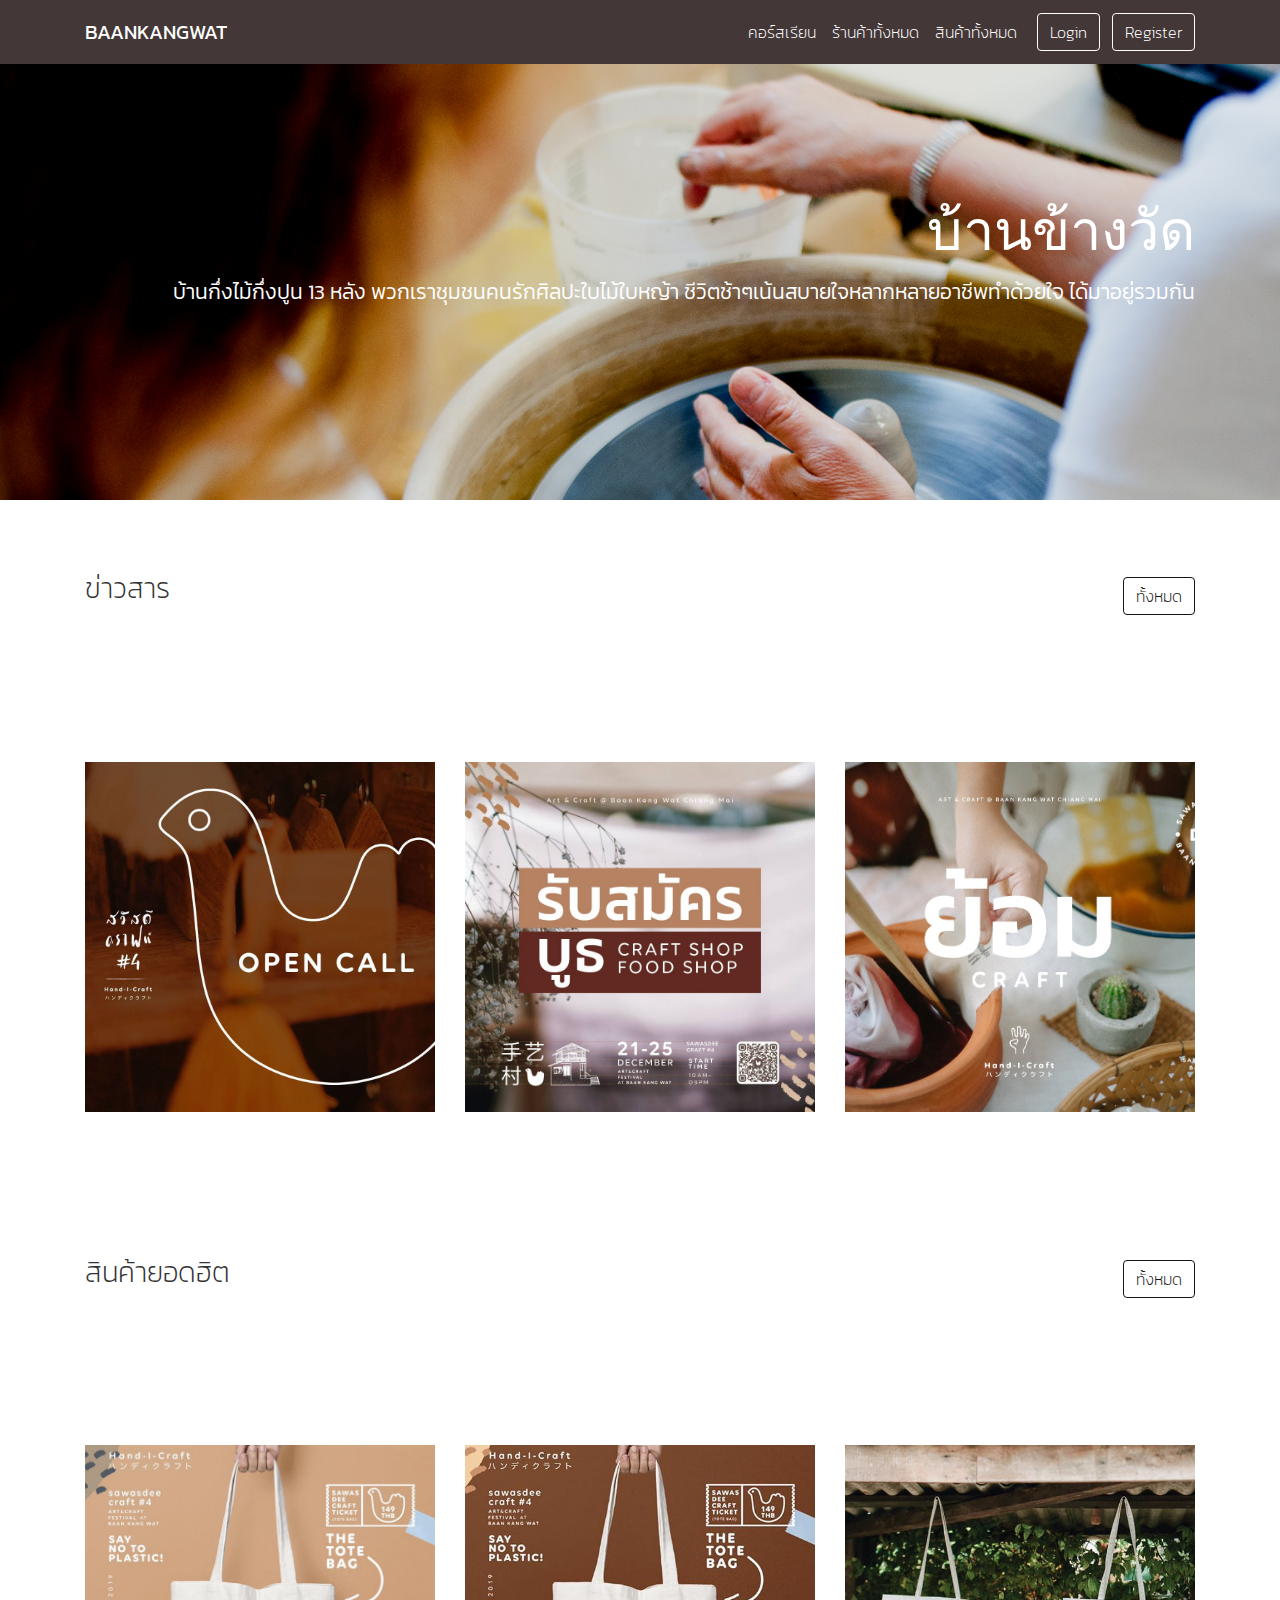
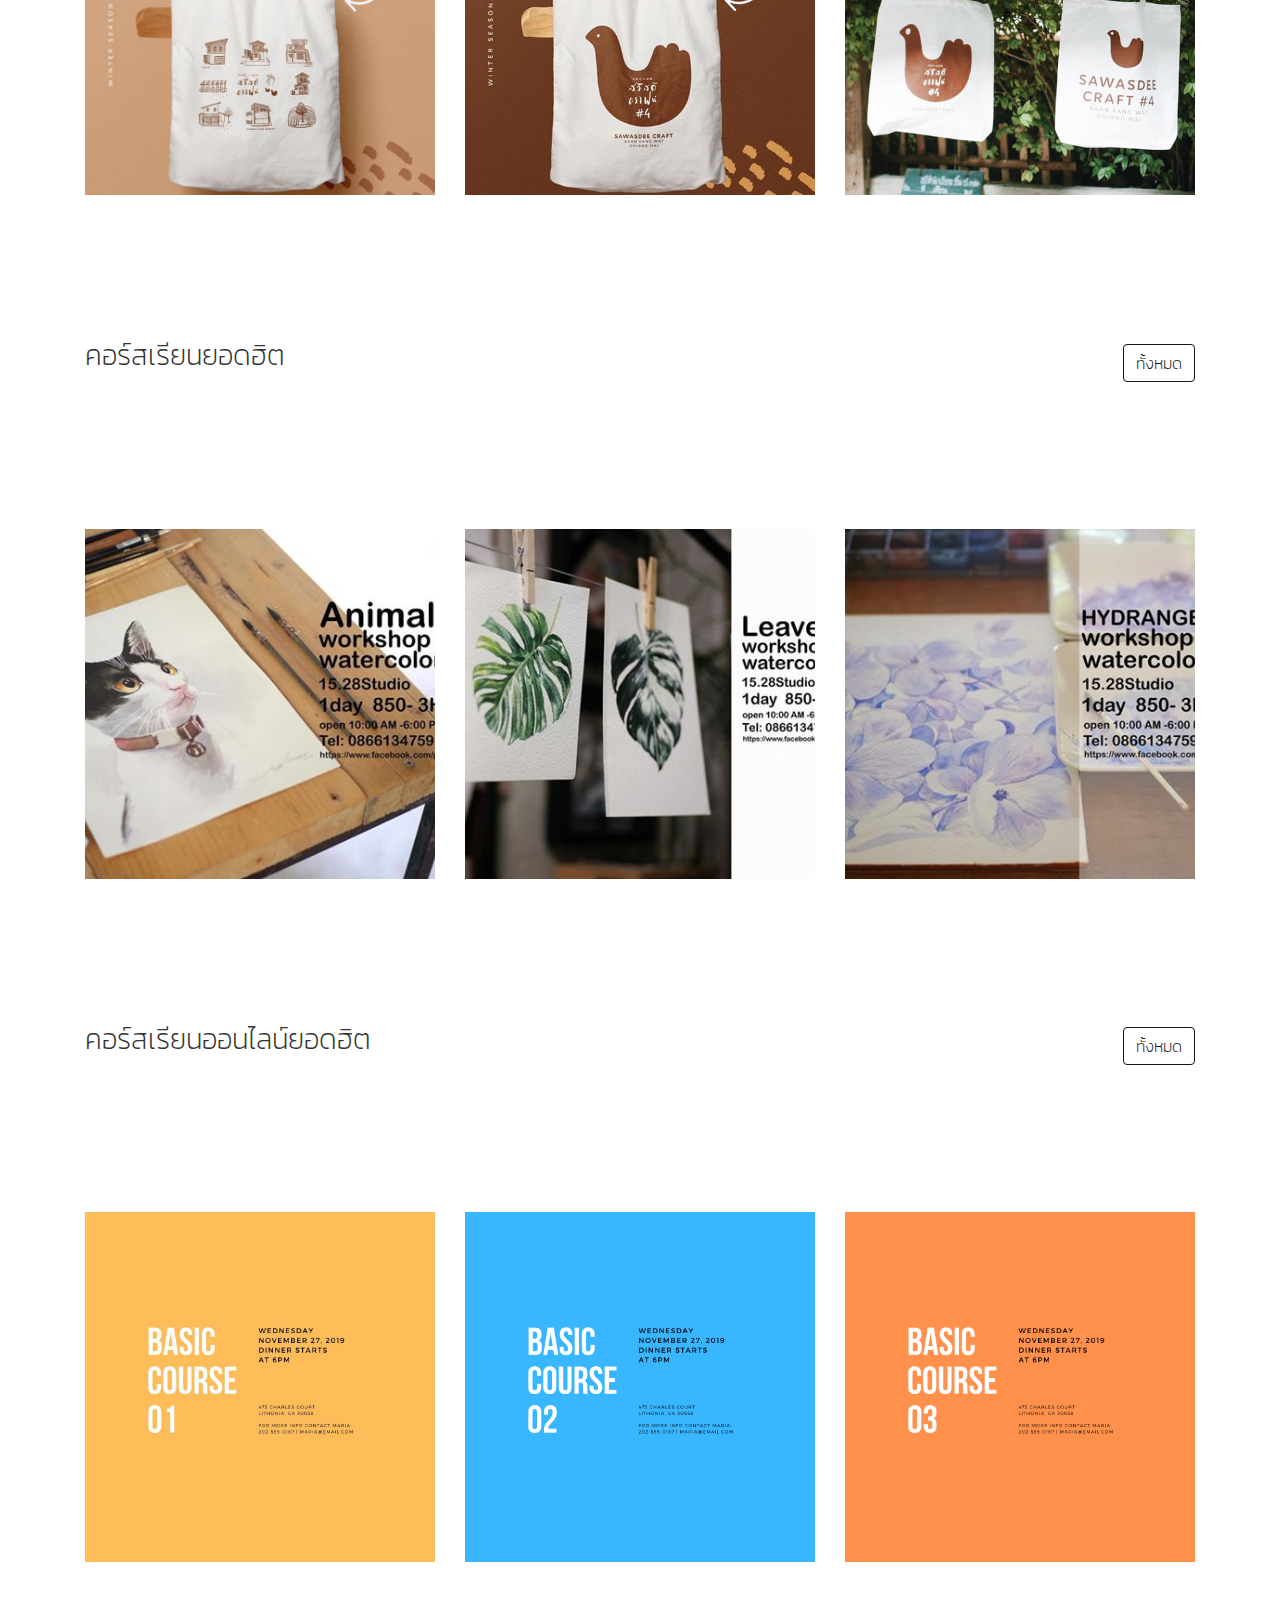
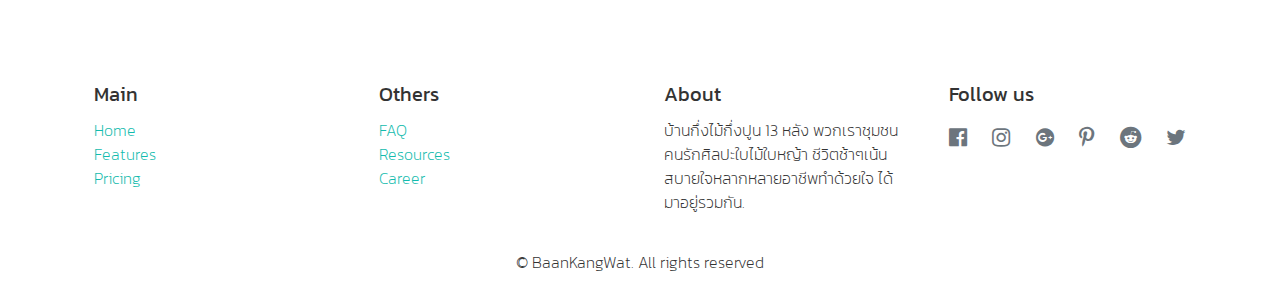
==== index.html @ 64d80425 "Add files via upload" ====
<!DOCTYPE html>
<html>

<head>
  <meta charset="utf-8">
  <meta name="viewport" content="width=device-width, initial-scale=1">
  <link rel="stylesheet" href="https://cdnjs.cloudflare.com/ajax/libs/font-awesome/4.7.0/css/font-awesome.min.css"
    type="text/css">
  <link rel="stylesheet" href="theme.css" type="text/css">
  <link href="https://fonts.googleapis.com/css?family=Kanit&display=swap" rel="stylesheet">

</head>
<style>
  * {
    font-family: 'Kanit', sans-serif;
  }
  h3{
    font-family: 'Kanit', sans-serif;
  }

  .navbar {
    background-color: #443737;
  }

  .bigbanner {
    background-image: url("images/01.jpg");
    background-size: cover;
    background-repeat: no-repeat;
    height: 500px;
  }

  .jumbotron h1 {
    margin-top: 133px;
  }

  .readall {
    float: right;
    margin-top: -41px;
  }

  .img-fluid {
    object-fit: cover;
    width: 100%;
    height: 350px;
  }
</style>

<body>
  <nav class="navbar navbar-expand-lg navbar-light fixed-top ">
    <div class="container"> <a class="navbar-brand text-primary" href="#">
        <b class="text-white">BAANKANGWAT</b>
      </a> <button class="navbar-toggler navbar-toggler-right border-0" type="button" data-toggle="collapse"
        data-target="#navbar5">
        <span class="navbar-toggler-icon"></span>
      </button>
      <div class="collapse navbar-collapse" id="navbar5">
        <ul class="navbar-nav ml-auto">
          <li class="nav-item"> <a class="nav-link text-white" href="#">คอร์สเรียน</a> </li>
          <li class="nav-item"> <a class="nav-link text-white" href="#">ร้านค้าทั้งหมด</a> </li>
          <li class="nav-item"> <a class="nav-link text-white" href="#">สินค้าทั้งหมด</a> </li>
        </ul> <a class="btn btn-outline-primary navbar-btn ml-md-2 border-white text-white">Login</a><a
          class="btn btn-outline-primary navbar-btn ml-md-2 border-white text-white">Register</a>
      </div>
    </div>
  </nav>
  <div class="jumbotron jumbotron-fluid mb-0 bigbanner">
    <div class="container">
      <h1 class="display-4 text-white text-right">บ้านข้างวัด</h1>
      <p class="lead text-white text-right">บ้านกึ่งไม้กึ่งปูน 13 หลัง พวกเราชุมชนคนรักศิลปะใบไม้ใบหญ้า
        ชีวิตช้าๆเน้นสบายใจหลากหลายอาชีพทำด้วยใจ ได้มาอยู่รวมกัน</p>
    </div>
  </div>
  <div class="py-5">
    <div class="container">
      <div class="row">
        <div class="col-md-12">
          <h3 class="">ข่าวสาร</h3>
          <button type="button" class="btn btn-outline-dark readall">ทั้งหมด</button>
        </div>
      </div>
    </div>
  </div>
  <div class="py-5">
    <div class="container">
      <div class="row">
        <div class="col-md-4 "><img class="img-fluid d-block " src="news/05.jpg">
        </div>
        <div class="col-md-4"><img class="img-fluid d-block" src="news/04.jpg">
        </div>
        <div class="col-md-4"><img class="img-fluid d-block" src="news/03.jpg">
        </div>
      </div>
    </div>
  </div>
  <div class="py-5">
    <div class="container">
      <div class="row">
        <div class="col-md-12">
          <h3 class="">สินค้ายอดฮิต</h3>
          <button type="button" class="btn btn-outline-dark readall">ทั้งหมด</button>
        </div>
      </div>
    </div>
  </div>
  <div class="py-5">
    <div class="container">
      <div class="row">
        <div class="col-md-4"><img class="img-fluid d-block" src="products/01.jpg">
        </div>
        <div class="col-md-4"><img class="img-fluid d-block" src="products/02.jpg">
        </div>
        <div class="col-md-4"><img class="img-fluid d-block" src="products/03.jpg">
        </div>
      </div>
    </div>
  </div>
  <div class="py-5">
    <div class="container">
      <div class="row">
        <div class="col-md-12">
          <h3 class="">คอร์สเรียนยอดฮิต</h3>
          <button type="button" class="btn btn-outline-dark readall">ทั้งหมด</button>
        </div>
      </div>
    </div>
  </div>
  <div class="py-5">
    <div class="container">
      <div class="row">
        <div class="col-md-4"><img class="img-fluid d-block" src="workshop/01.jpg">
        </div>
        <div class="col-md-4"><img class="img-fluid d-block" src="workshop/02.jpg">
        </div>
        <div class="col-md-4"><img class="img-fluid d-block" src="workshop/03.jpg">
        </div>
      </div>
    </div>
  </div>
  <div class="py-5">
    <div class="container">
      <div class="row">
        <div class="col-md-12">
          <h3 class="">คอร์สเรียนออนไลน์ยอดฮิต</h3>
          <button type="button" class="btn btn-outline-dark readall">ทั้งหมด</button>
        </div>
      </div>
    </div>
  </div>
  <div class="py-5">
    <div class="container">
      <div class="row">
        <div class="col-md-4"><img class="img-fluid d-block" src="onlineworkshop/01.jpg">
        </div>
        <div class="col-md-4"><img class="img-fluid d-block" src="onlineworkshop/02.png">
        </div>
        <div class="col-md-4"><img class="img-fluid d-block" src="onlineworkshop/03.png">
        </div>
      </div>
    </div>
  </div>
  <div class="py-3">
    <div class="container">
      <div class="row">
        <div class="col-lg-3 col-6 p-3">
          <h5> <b>Main</b> </h5>
          <ul class="list-unstyled">
            <li> <a href="#">Home</a> </li>
            <li> <a href="#">Features</a> </li>
            <li> <a href="#">Pricing</a> </li>
          </ul>
        </div>
        <div class="col-lg-3 col-6 p-3">
          <h5> <b>Others</b> </h5>
          <ul class="list-unstyled">
            <li> <a href="#">FAQ</a> </li>
            <li> <a href="#">Resources</a> </li>
            <li> <a href="#">Career</a> </li>
          </ul>
        </div>
        <div class="col-lg-3 col-md-6 p-3">
          <h5> <b>About</b> </h5>
          <p class="mb-0"> บ้านกึ่งไม้กึ่งปูน 13 หลัง พวกเราชุมชนคนรักศิลปะใบไม้ใบหญ้า
            ชีวิตช้าๆเน้นสบายใจหลากหลายอาชีพทำด้วยใจ ได้มาอยู่รวมกัน.</p>
        </div>
        <div class="col-lg-3 col-md-6 p-3">
          <h5> <b>Follow us</b> </h5>
          <div class="row">
            <div class="col-md-12 d-flex align-items-center justify-content-between my-2"> <a href="#">
                <i class="d-block fa fa-facebook-official text-muted fa-lg mr-2"></i>
              </a> <a href="#">
                <i class="d-block fa fa-instagram text-muted fa-lg mx-2"></i>
              </a> <a href="#">
                <i class="d-block fa fa-google-plus-official text-muted fa-lg mx-2"></i>
              </a> <a href="#">
                <i class="d-block fa fa-pinterest-p text-muted fa-lg mx-2"></i>
              </a> <a href="#">
                <i class="d-block fa fa-reddit text-muted fa-lg mx-2"></i>
              </a> <a href="#">
                <i class="d-block fa fa-twitter text-muted fa-lg ml-2"></i>
              </a> </div>
          </div>
        </div>
      </div>
      <div class="row">
        <div class="col-md-12 text-center">
          <p class="mb-0 mt-2">© BaanKangWat. All rights reserved</p>
        </div>
      </div>
    </div>
  </div>
  <script src="https://code.jquery.com/jquery-3.3.1.slim.min.js"
    integrity="sha384-q8i/X+965DzO0rT7abK41JStQIAqVgRVzpbzo5smXKp4YfRvH+8abtTE1Pi6jizo"
    crossorigin="anonymous"></script>
  <script src="https://cdnjs.cloudflare.com/ajax/libs/popper.js/1.14.3/umd/popper.min.js"
    integrity="sha384-ZMP7rVo3mIykV+2+9J3UJ46jBk0WLaUAdn689aCwoqbBJiSnjAK/l8WvCWPIPm49"
    crossorigin="anonymous"></script>
  <script src="https://stackpath.bootstrapcdn.com/bootstrap/4.3.1/js/bootstrap.min.js"
    integrity="sha384-JjSmVgyd0p3pXB1rRibZUAYoIIy6OrQ6VrjIEaFf/nJGzIxFDsf4x0xIM+B07jRM"
    crossorigin="anonymous"></script>

</body>

</html>
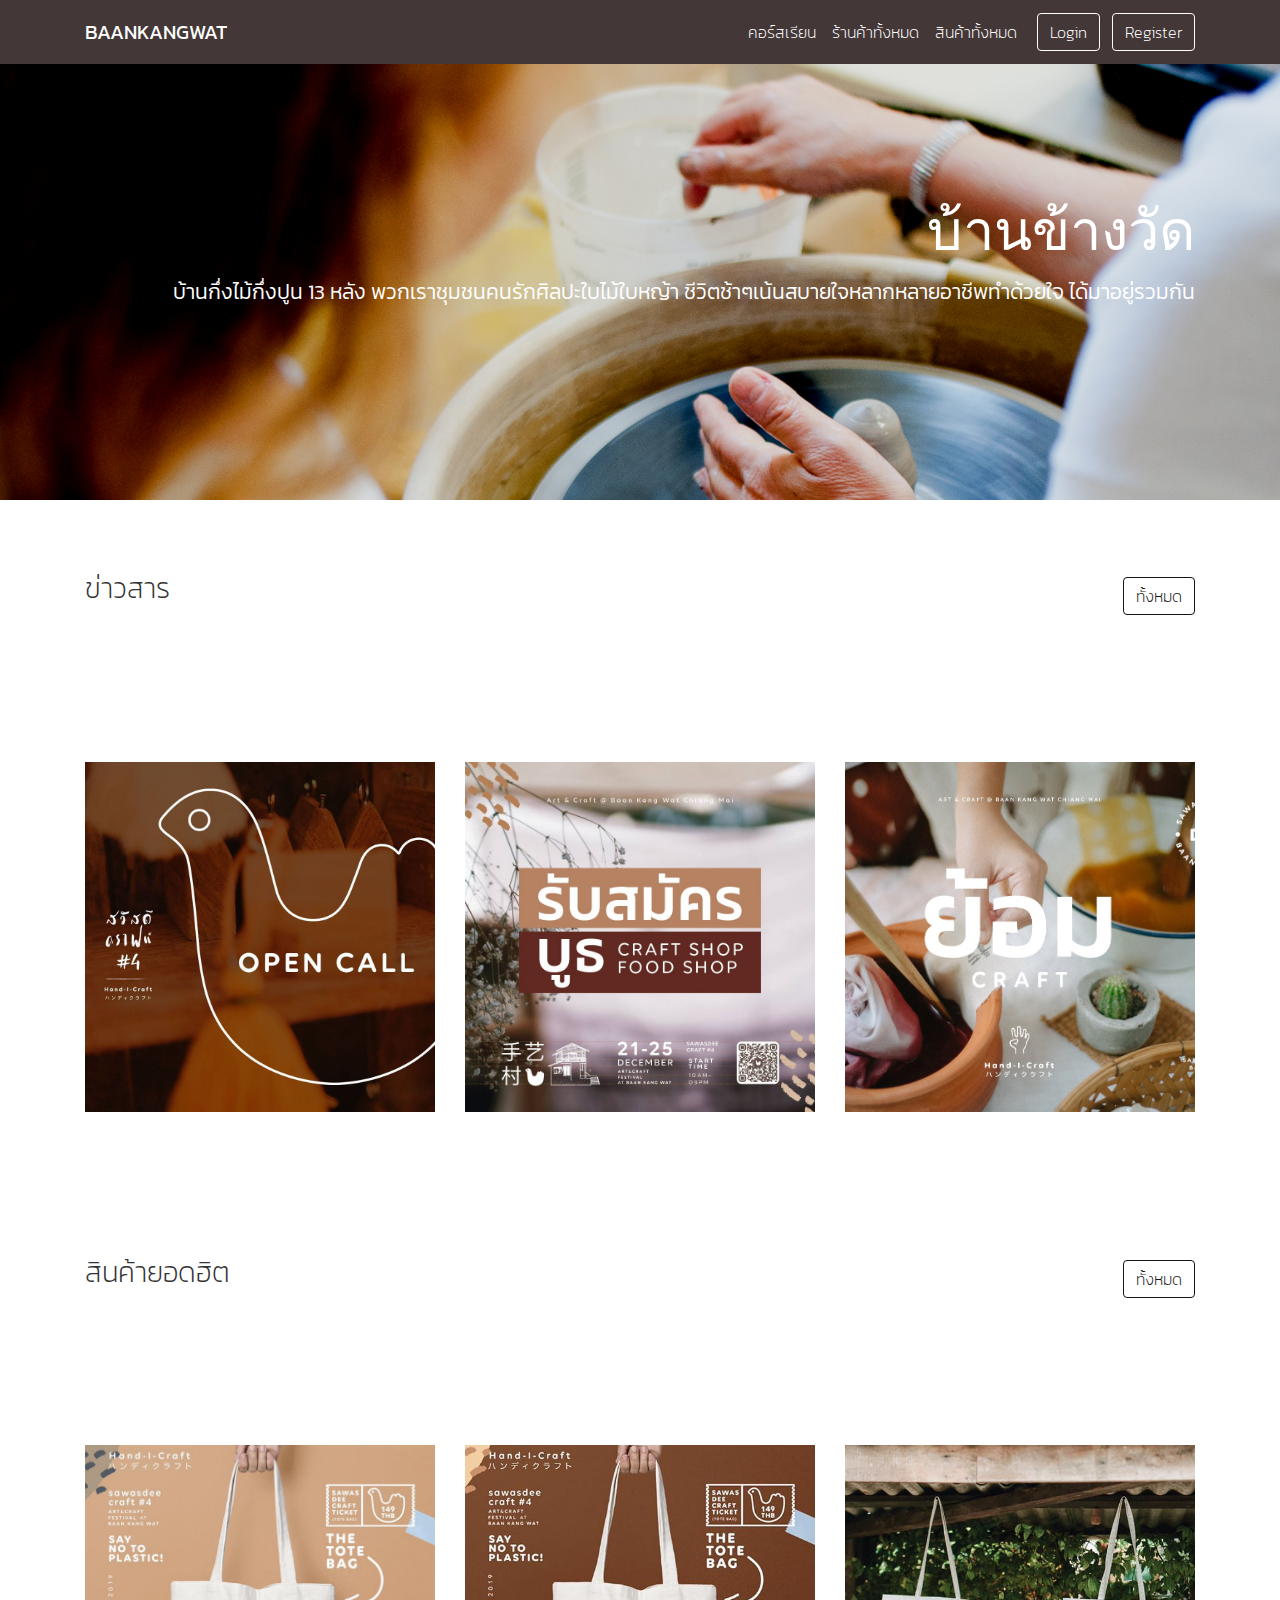
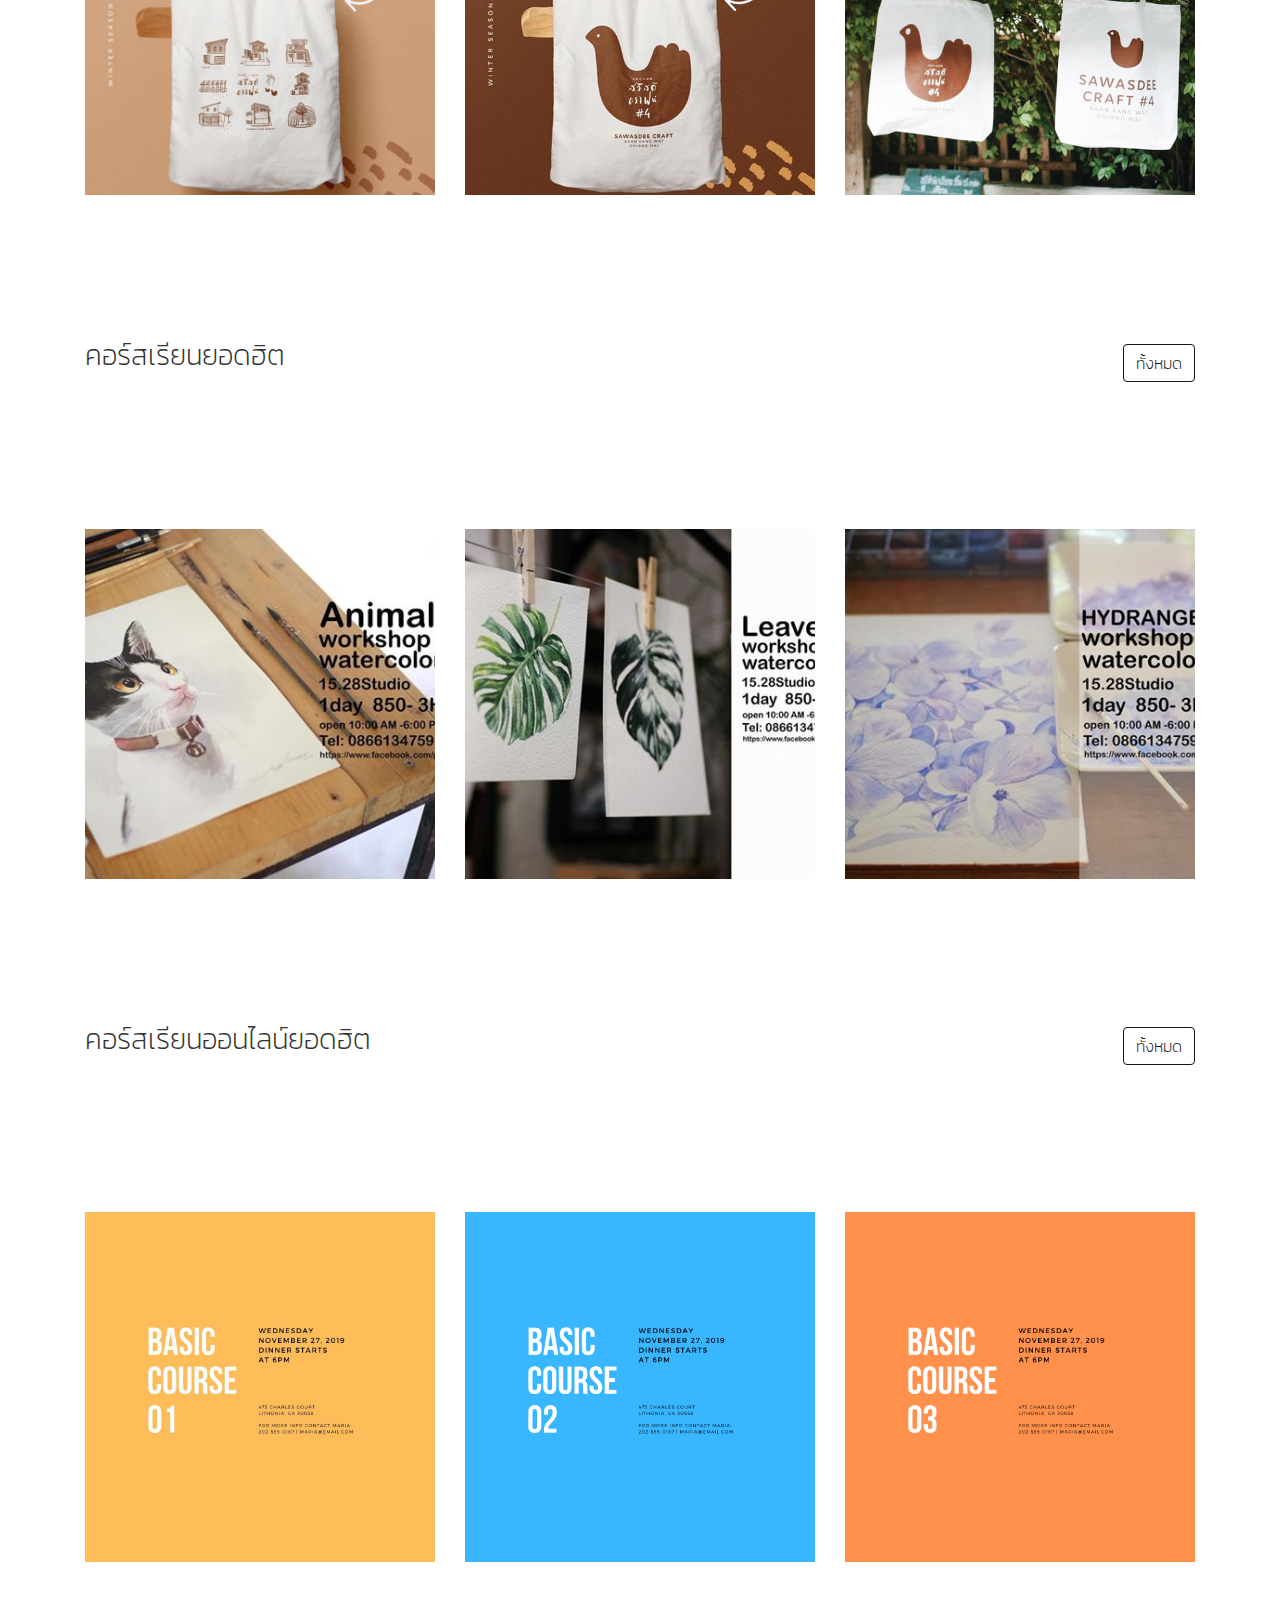
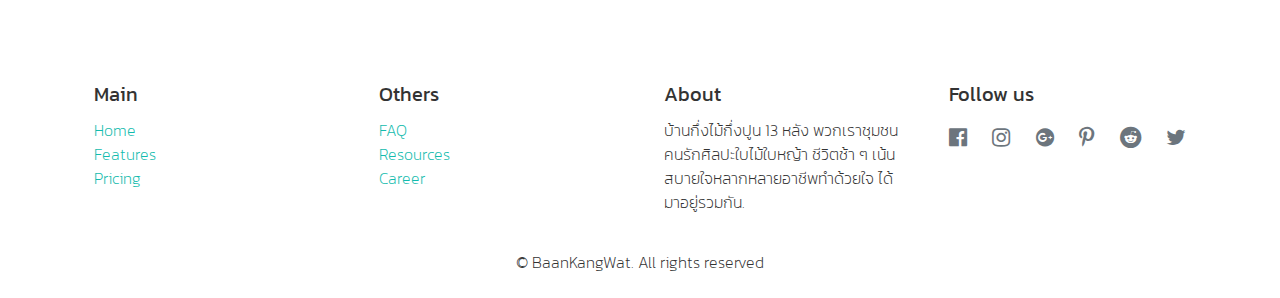
==== commit a3624b9f: "Update index.html" ====
--- a/index.html
+++ b/index.html
@@ -180,7 +180,7 @@
         <div class="col-lg-3 col-md-6 p-3">
           <h5> <b>About</b> </h5>
           <p class="mb-0"> บ้านกึ่งไม้กึ่งปูน 13 หลัง พวกเราชุมชนคนรักศิลปะใบไม้ใบหญ้า
-            ชีวิตช้าๆเน้นสบายใจหลากหลายอาชีพทำด้วยใจ ได้มาอยู่รวมกัน.</p>
+            ชีวิตช้า ๆ เน้นสบายใจหลากหลายอาชีพทำด้วยใจ ได้มาอยู่รวมกัน.</p>
         </div>
         <div class="col-lg-3 col-md-6 p-3">
           <h5> <b>Follow us</b> </h5>
@@ -220,4 +220,4 @@
 
 </body>
 
-</html>+</html>
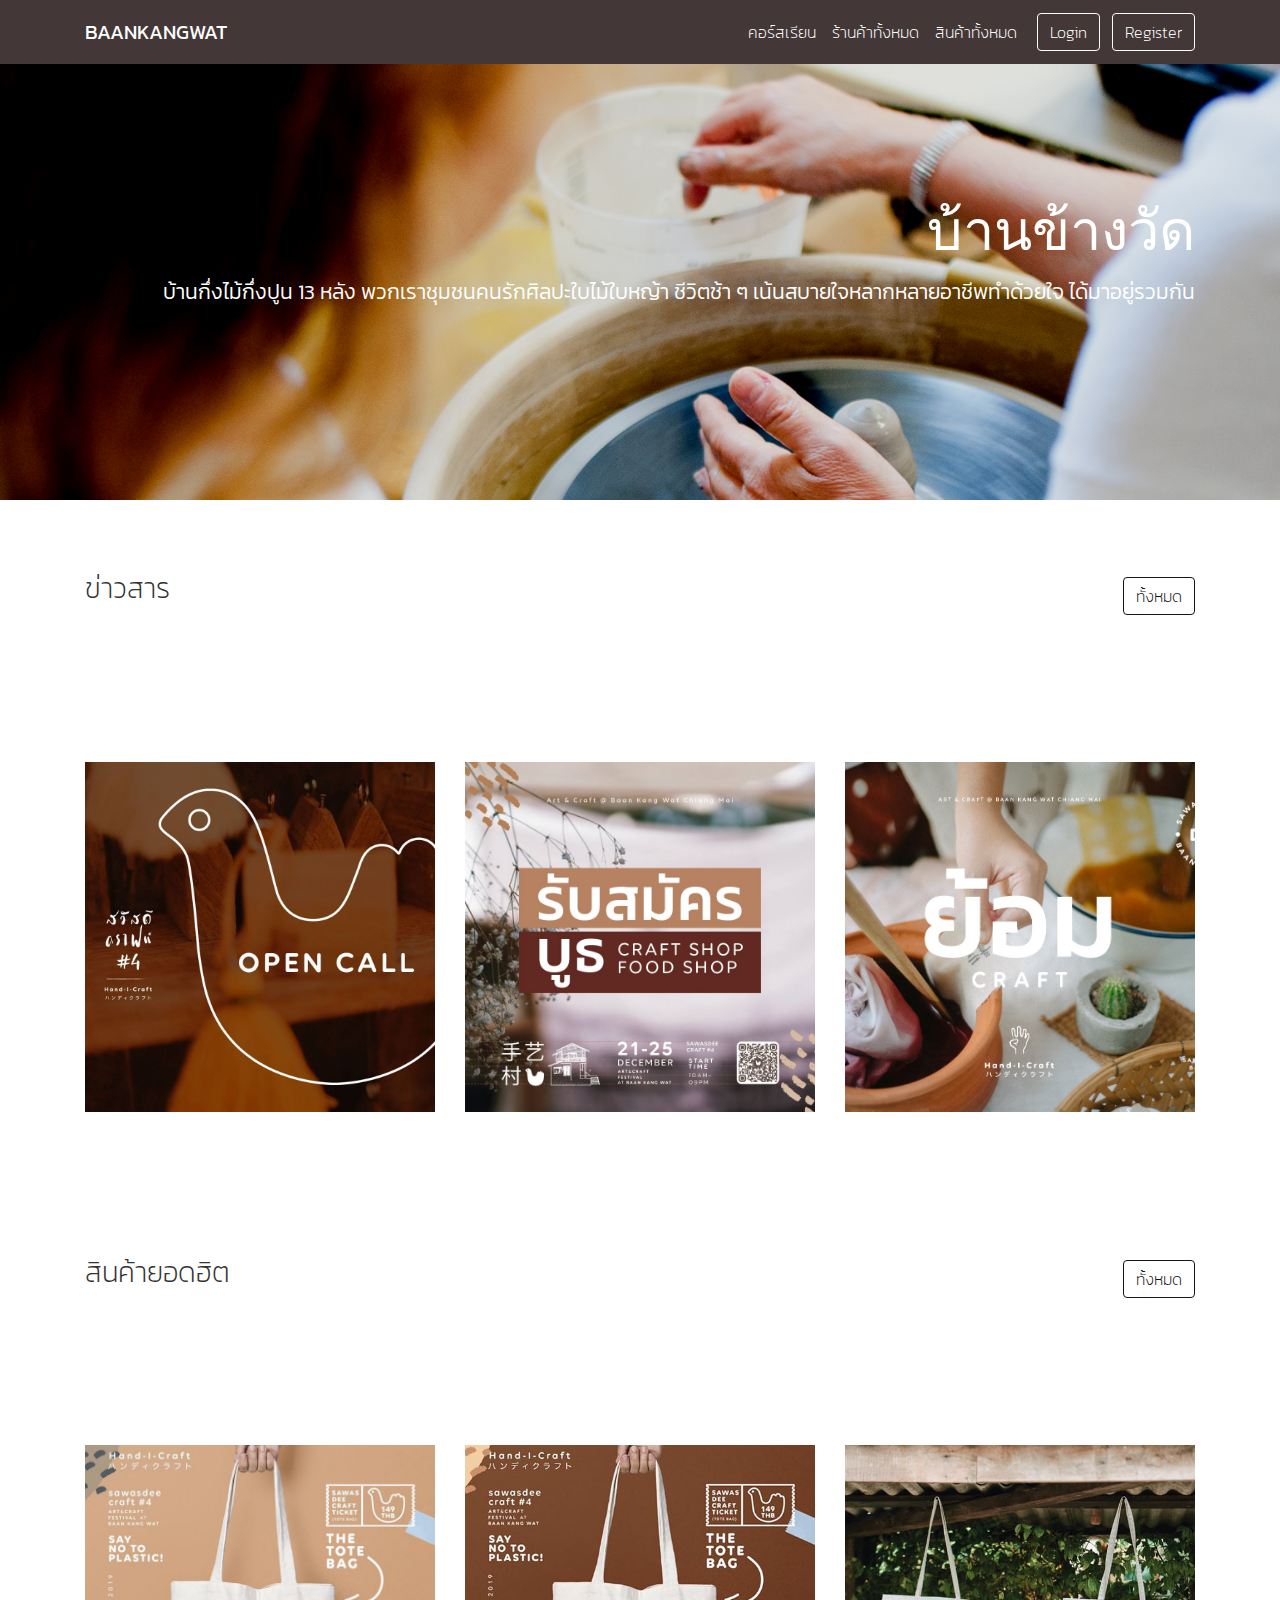
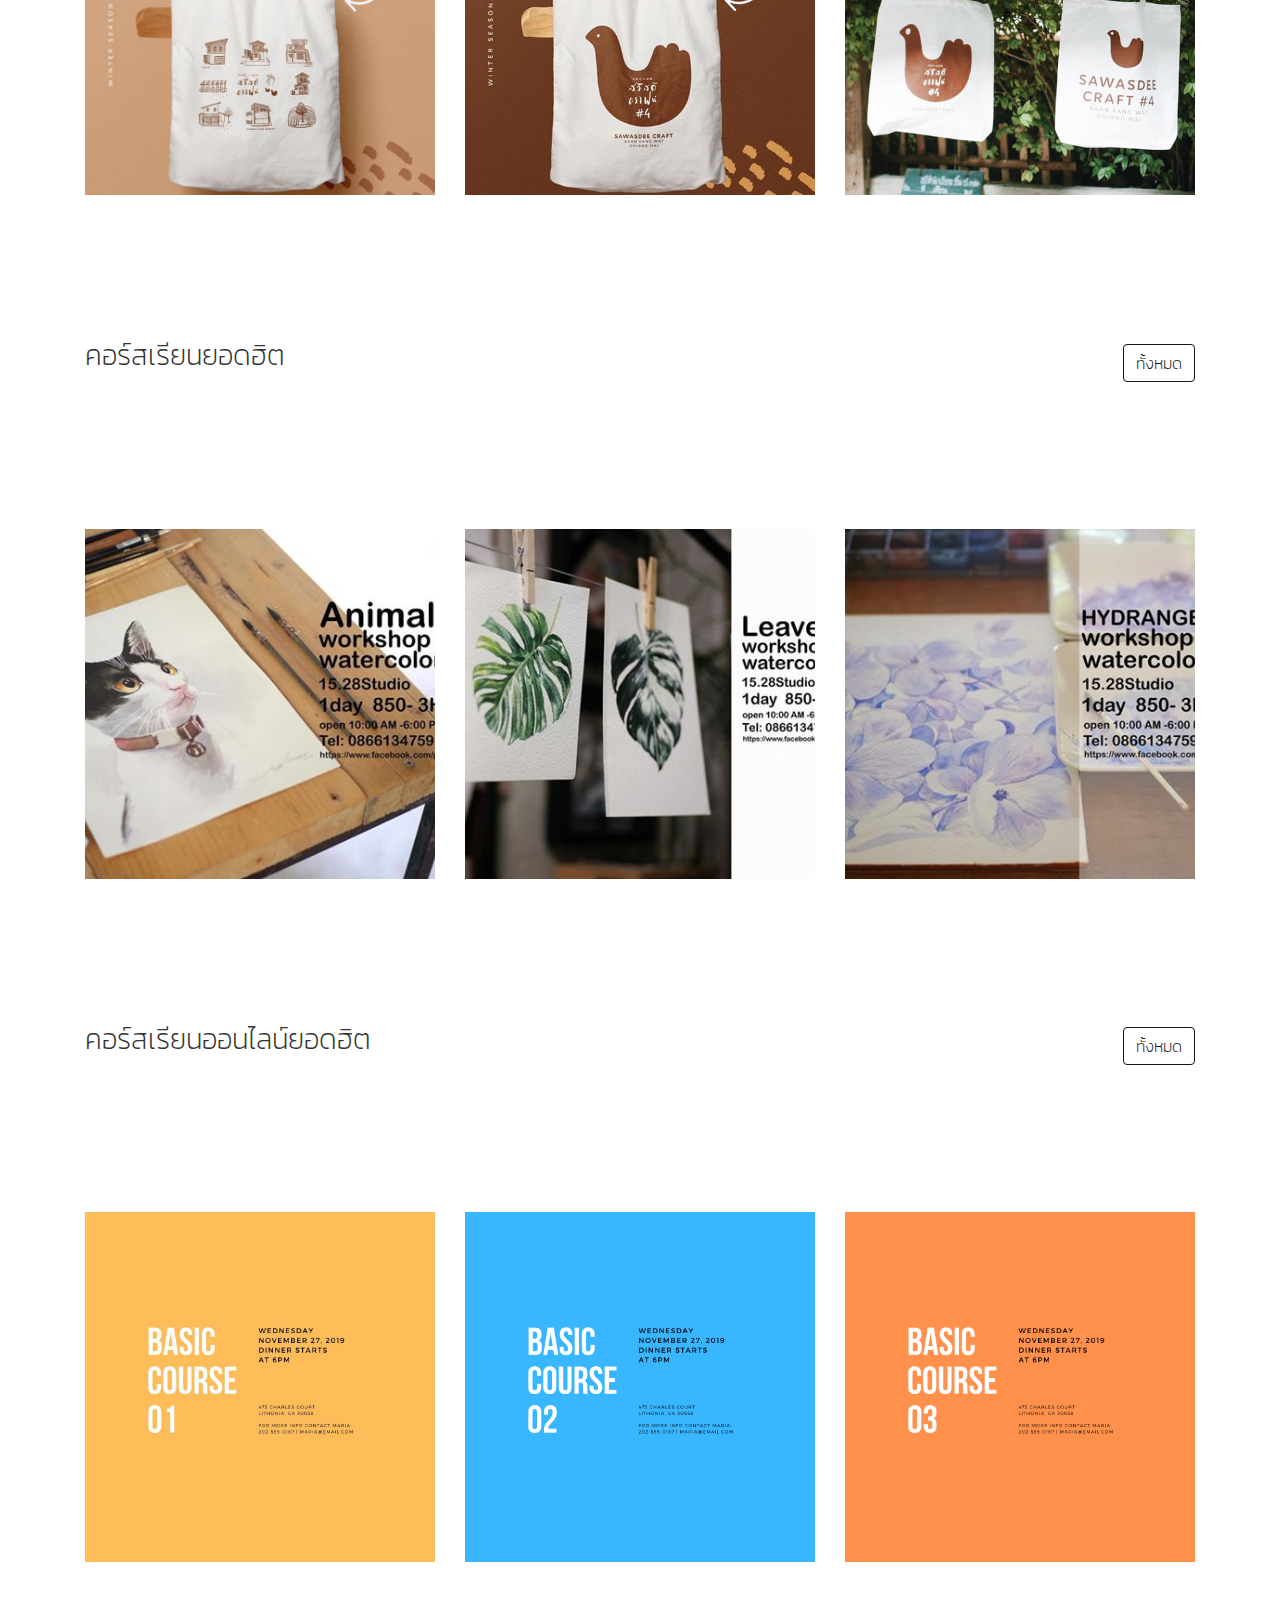
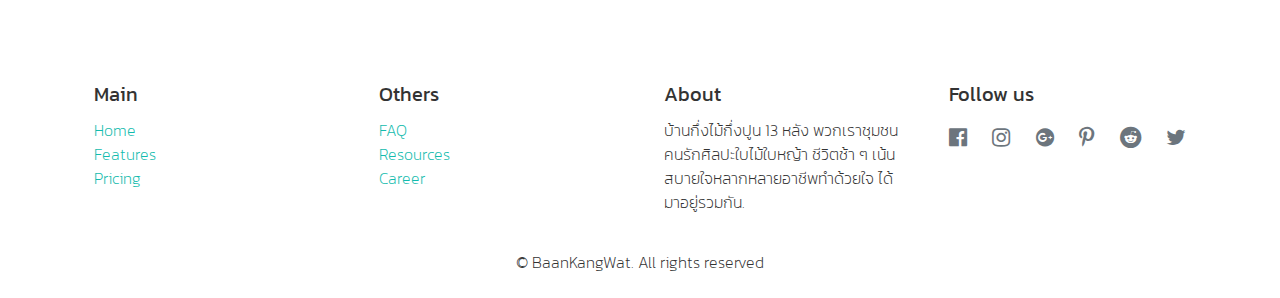
==== commit dc1a2797: "Update index.html" ====
--- a/index.html
+++ b/index.html
@@ -67,7 +67,7 @@
     <div class="container">
       <h1 class="display-4 text-white text-right">บ้านข้างวัด</h1>
       <p class="lead text-white text-right">บ้านกึ่งไม้กึ่งปูน 13 หลัง พวกเราชุมชนคนรักศิลปะใบไม้ใบหญ้า
-        ชีวิตช้าๆเน้นสบายใจหลากหลายอาชีพทำด้วยใจ ได้มาอยู่รวมกัน</p>
+        ชีวิตช้า ๆ เน้นสบายใจหลากหลายอาชีพทำด้วยใจ ได้มาอยู่รวมกัน</p>
     </div>
   </div>
   <div class="py-5">
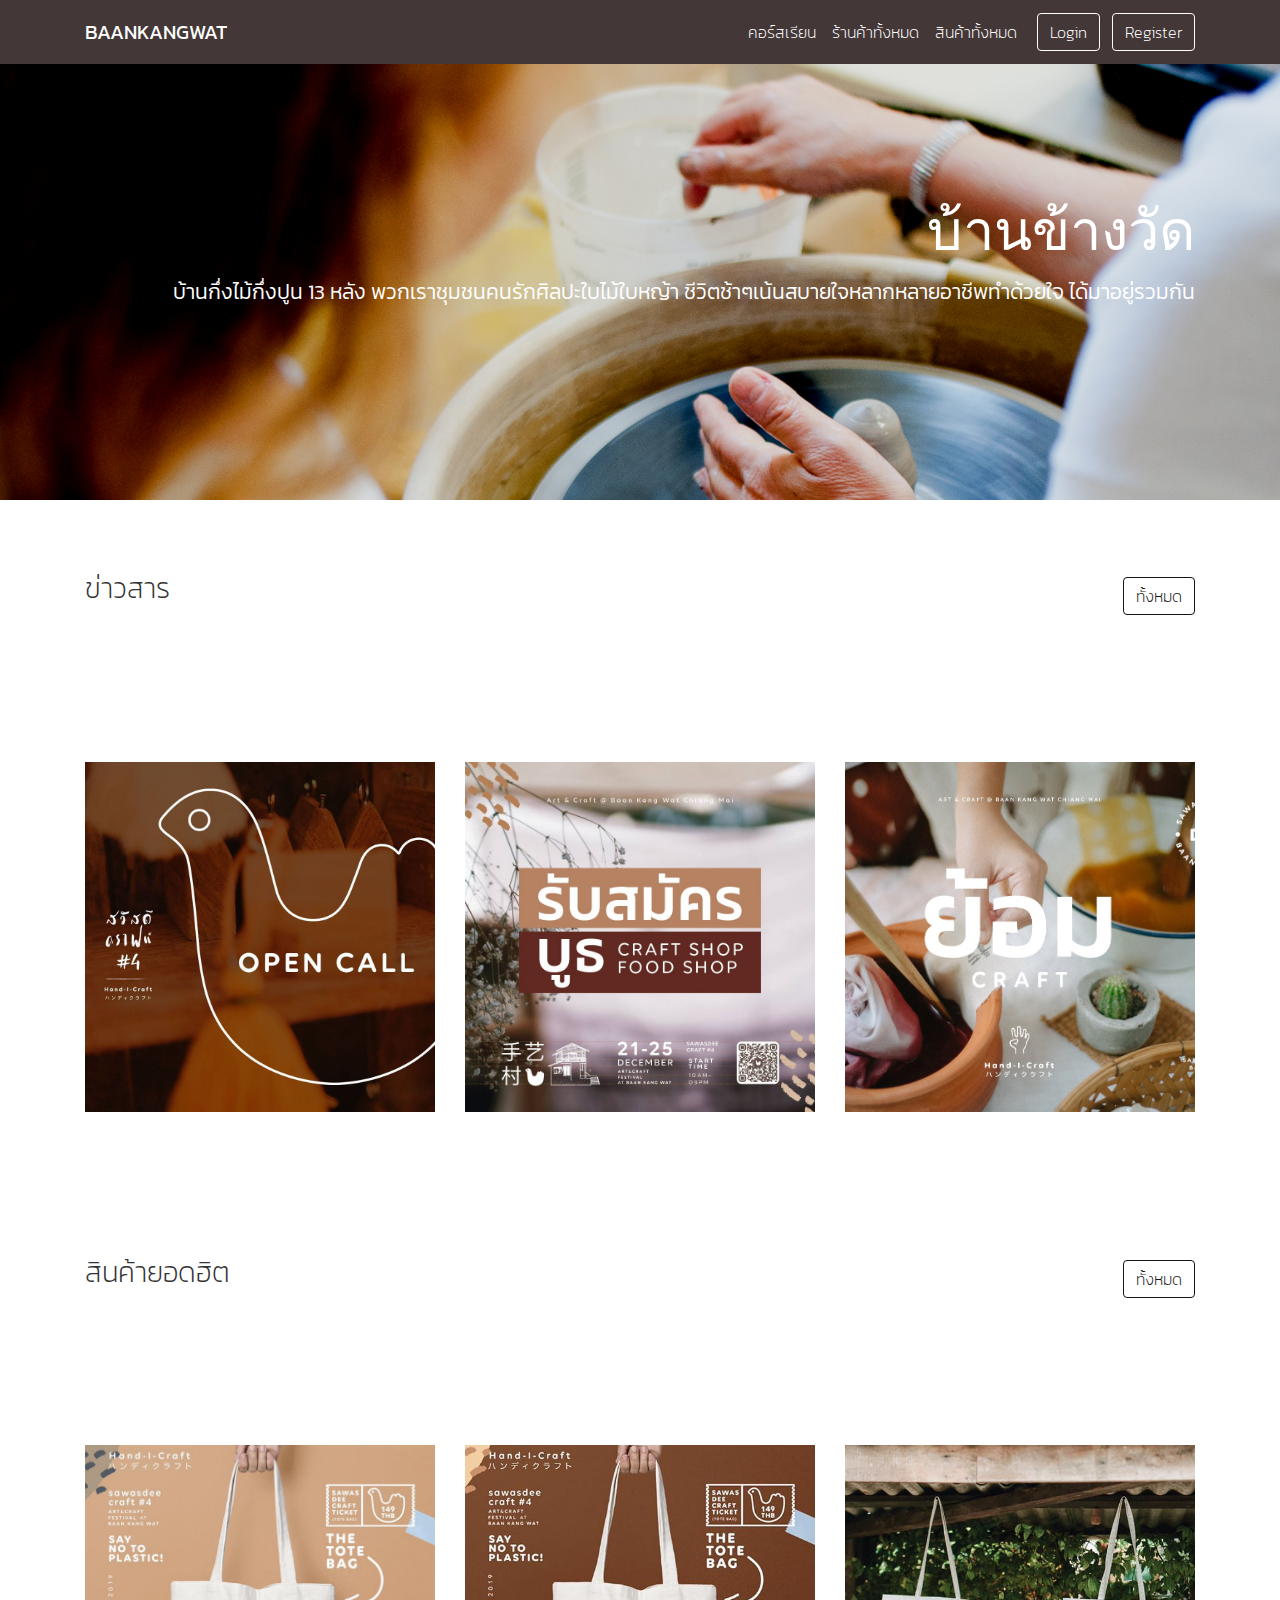
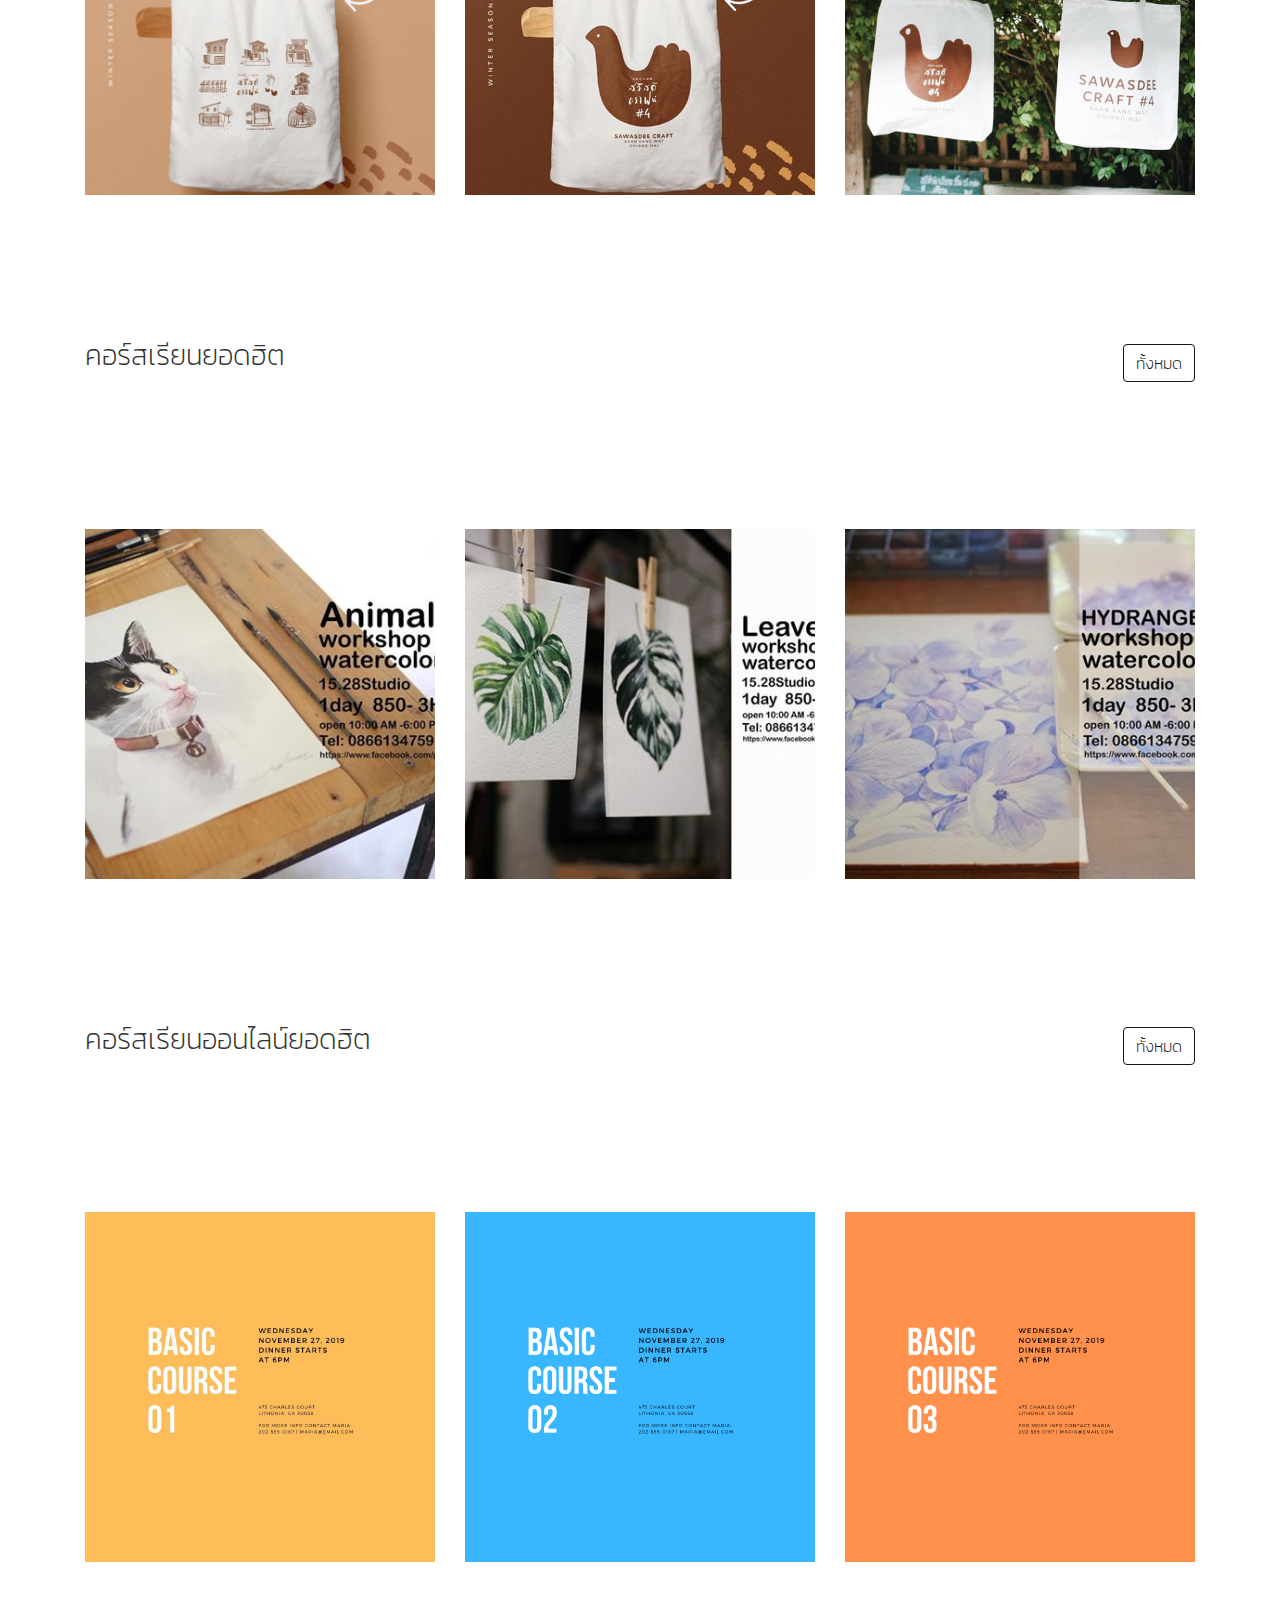
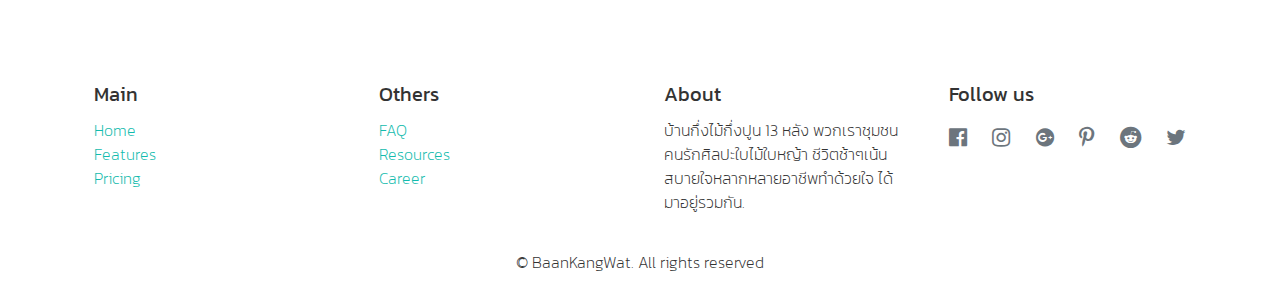
==== commit 3e3486c4: "Add files via upload" ====
--- a/index.html
+++ b/index.html
@@ -67,7 +67,7 @@
     <div class="container">
       <h1 class="display-4 text-white text-right">บ้านข้างวัด</h1>
       <p class="lead text-white text-right">บ้านกึ่งไม้กึ่งปูน 13 หลัง พวกเราชุมชนคนรักศิลปะใบไม้ใบหญ้า
-        ชีวิตช้า ๆ เน้นสบายใจหลากหลายอาชีพทำด้วยใจ ได้มาอยู่รวมกัน</p>
+        ชีวิตช้าๆเน้นสบายใจหลากหลายอาชีพทำด้วยใจ ได้มาอยู่รวมกัน</p>
     </div>
   </div>
   <div class="py-5">
@@ -180,7 +180,7 @@
         <div class="col-lg-3 col-md-6 p-3">
           <h5> <b>About</b> </h5>
           <p class="mb-0"> บ้านกึ่งไม้กึ่งปูน 13 หลัง พวกเราชุมชนคนรักศิลปะใบไม้ใบหญ้า
-            ชีวิตช้า ๆ เน้นสบายใจหลากหลายอาชีพทำด้วยใจ ได้มาอยู่รวมกัน.</p>
+            ชีวิตช้าๆเน้นสบายใจหลากหลายอาชีพทำด้วยใจ ได้มาอยู่รวมกัน.</p>
         </div>
         <div class="col-lg-3 col-md-6 p-3">
           <h5> <b>Follow us</b> </h5>
@@ -220,4 +220,4 @@
 
 </body>
 
-</html>
+</html>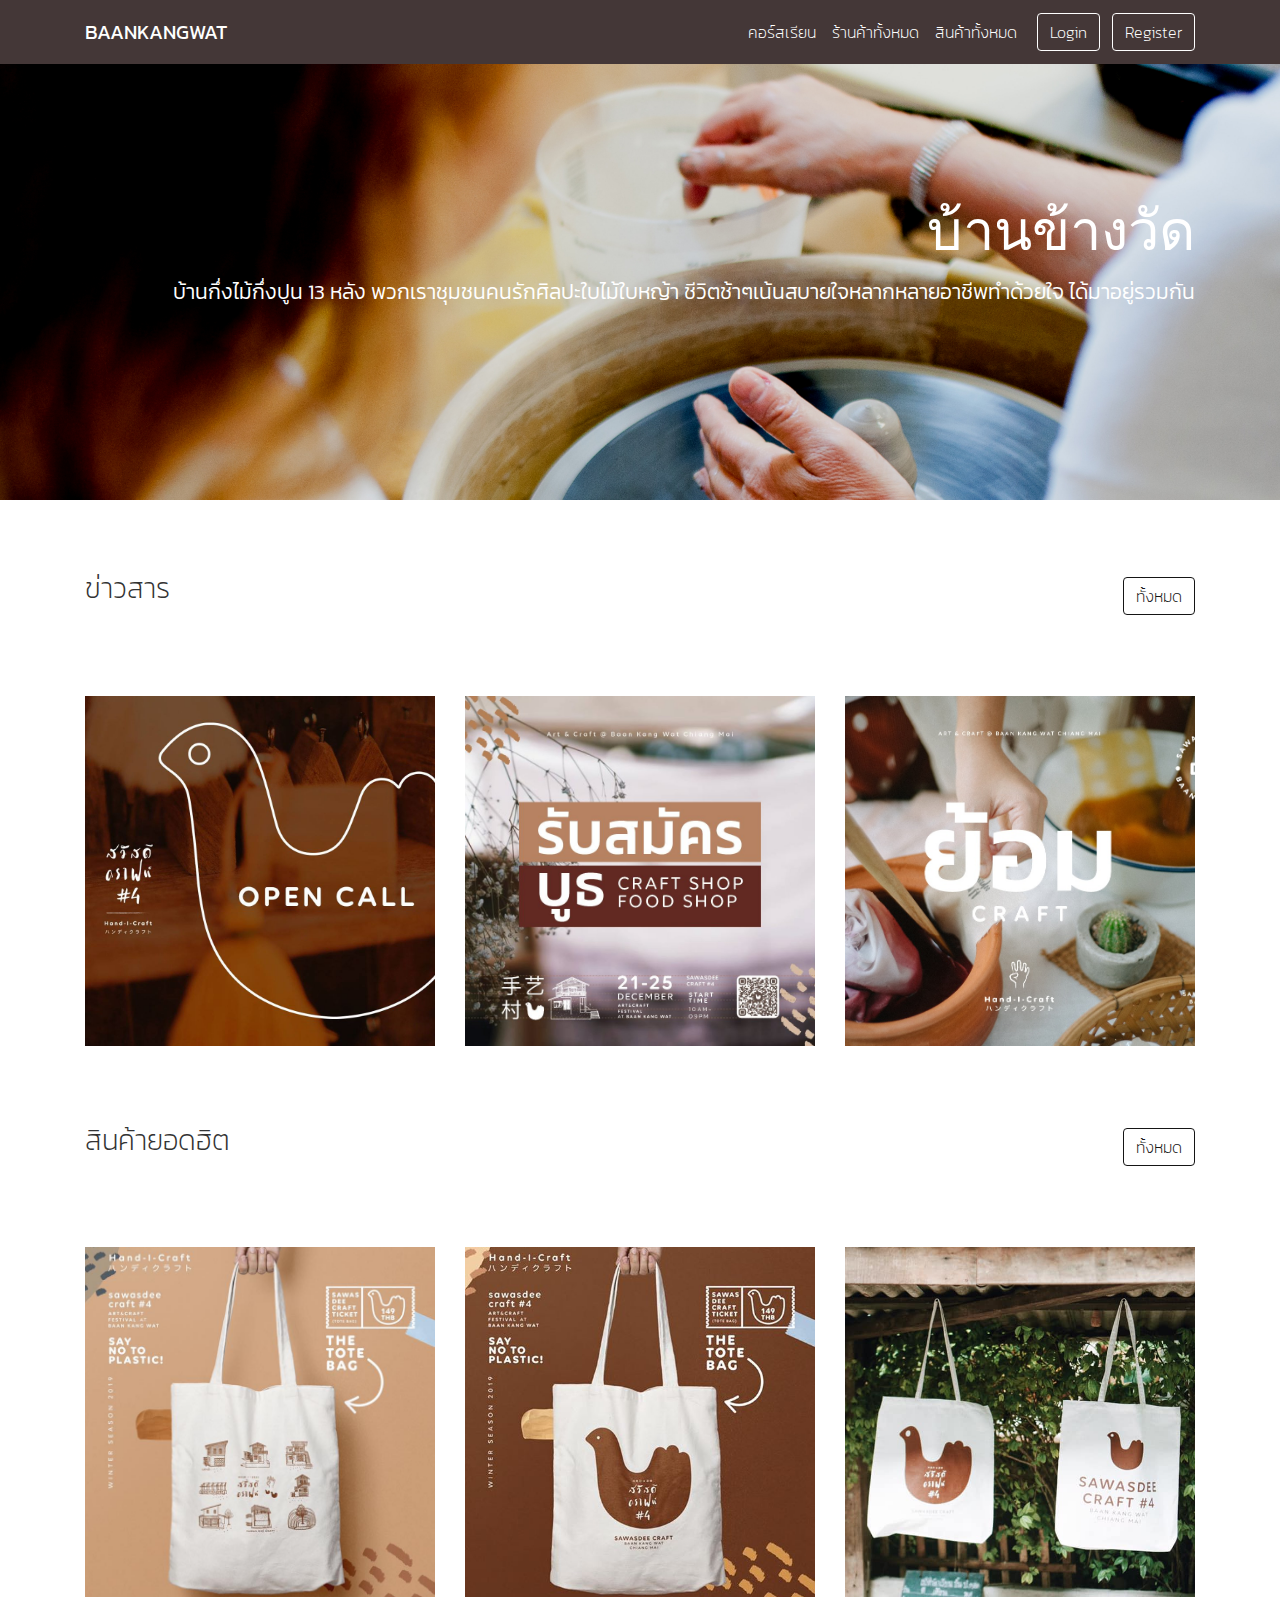
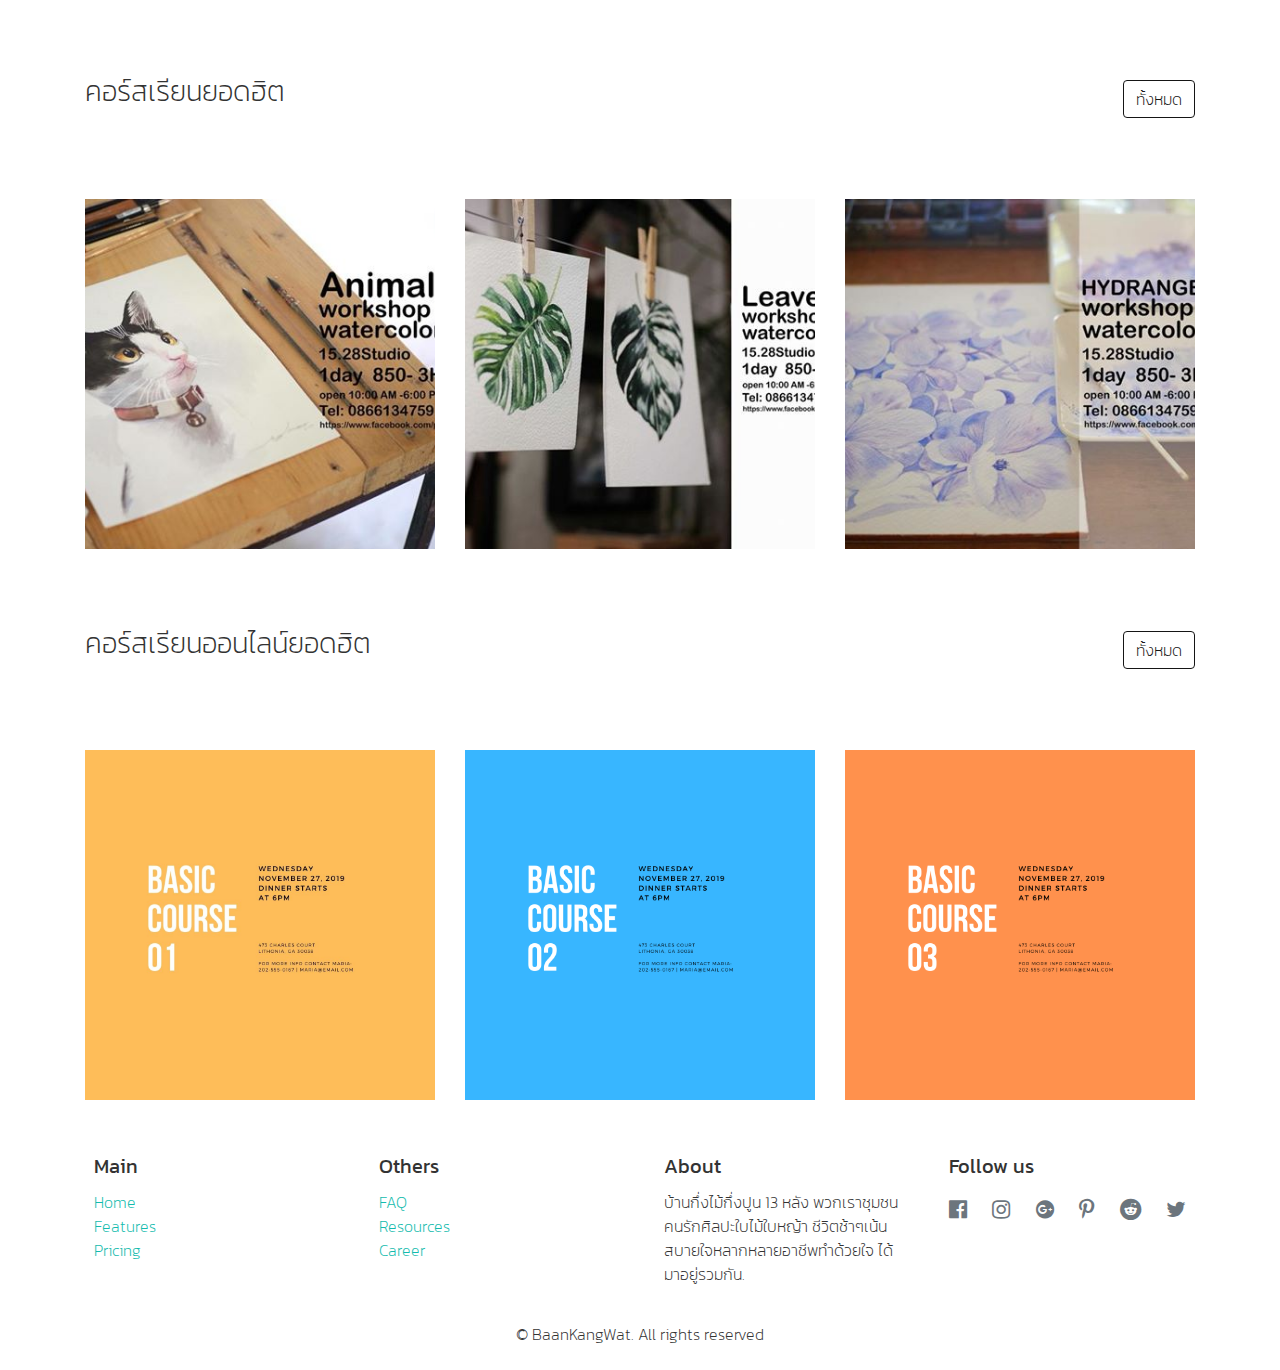
==== commit 8bd17905: "Add files via upload" ====
--- a/index.html
+++ b/index.html
@@ -8,14 +8,17 @@
     type="text/css">
   <link rel="stylesheet" href="theme.css" type="text/css">
   <link href="https://fonts.googleapis.com/css?family=Kanit&display=swap" rel="stylesheet">
+  <link href="https://stackpath.bootstrapcdn.com/font-awesome/4.7.0/css/font-awesome.min.css" rel="stylesheet"
+    integrity="sha384-wvfXpqpZZVQGK6TAh5PVlGOfQNHSoD2xbE+QkPxCAFlNEevoEH3Sl0sibVcOQVnN" crossorigin="anonymous">
 
 </head>
 <style>
   * {
     font-family: 'Kanit', sans-serif;
   }
-  h3{
-    font-family: 'Kanit', sans-serif;
+
+  h3 {
+    font-family: 'Kanit', sans-serif, fontawesome;
   }
 
   .navbar {
@@ -80,7 +83,7 @@
       </div>
     </div>
   </div>
-  <div class="py-5">
+  <div class="py-1">
     <div class="container">
       <div class="row">
         <div class="col-md-4 "><img class="img-fluid d-block " src="news/05.jpg">
@@ -102,7 +105,7 @@
       </div>
     </div>
   </div>
-  <div class="py-5">
+  <div class="py-1">
     <div class="container">
       <div class="row">
         <div class="col-md-4"><img class="img-fluid d-block" src="products/01.jpg">
@@ -124,7 +127,7 @@
       </div>
     </div>
   </div>
-  <div class="py-5">
+  <div class="py-1">
     <div class="container">
       <div class="row">
         <div class="col-md-4"><img class="img-fluid d-block" src="workshop/01.jpg">
@@ -140,13 +143,13 @@
     <div class="container">
       <div class="row">
         <div class="col-md-12">
-          <h3 class="">คอร์สเรียนออนไลน์ยอดฮิต</h3>
-          <button type="button" class="btn btn-outline-dark readall">ทั้งหมด</button>
-        </div>
-      </div>
-    </div>
-  </div>
-  <div class="py-5">
+          <h3 class="">คอร์สเรียนออนไลน์ยอดฮิต</h3></i>
+          <button type="button" class="btn btn-outline-dark readall">ทั้งหมด</button>
+        </div>
+      </div>
+    </div>
+  </div>
+  <div class="py-1">
     <div class="container">
       <div class="row">
         <div class="col-md-4"><img class="img-fluid d-block" src="onlineworkshop/01.jpg">
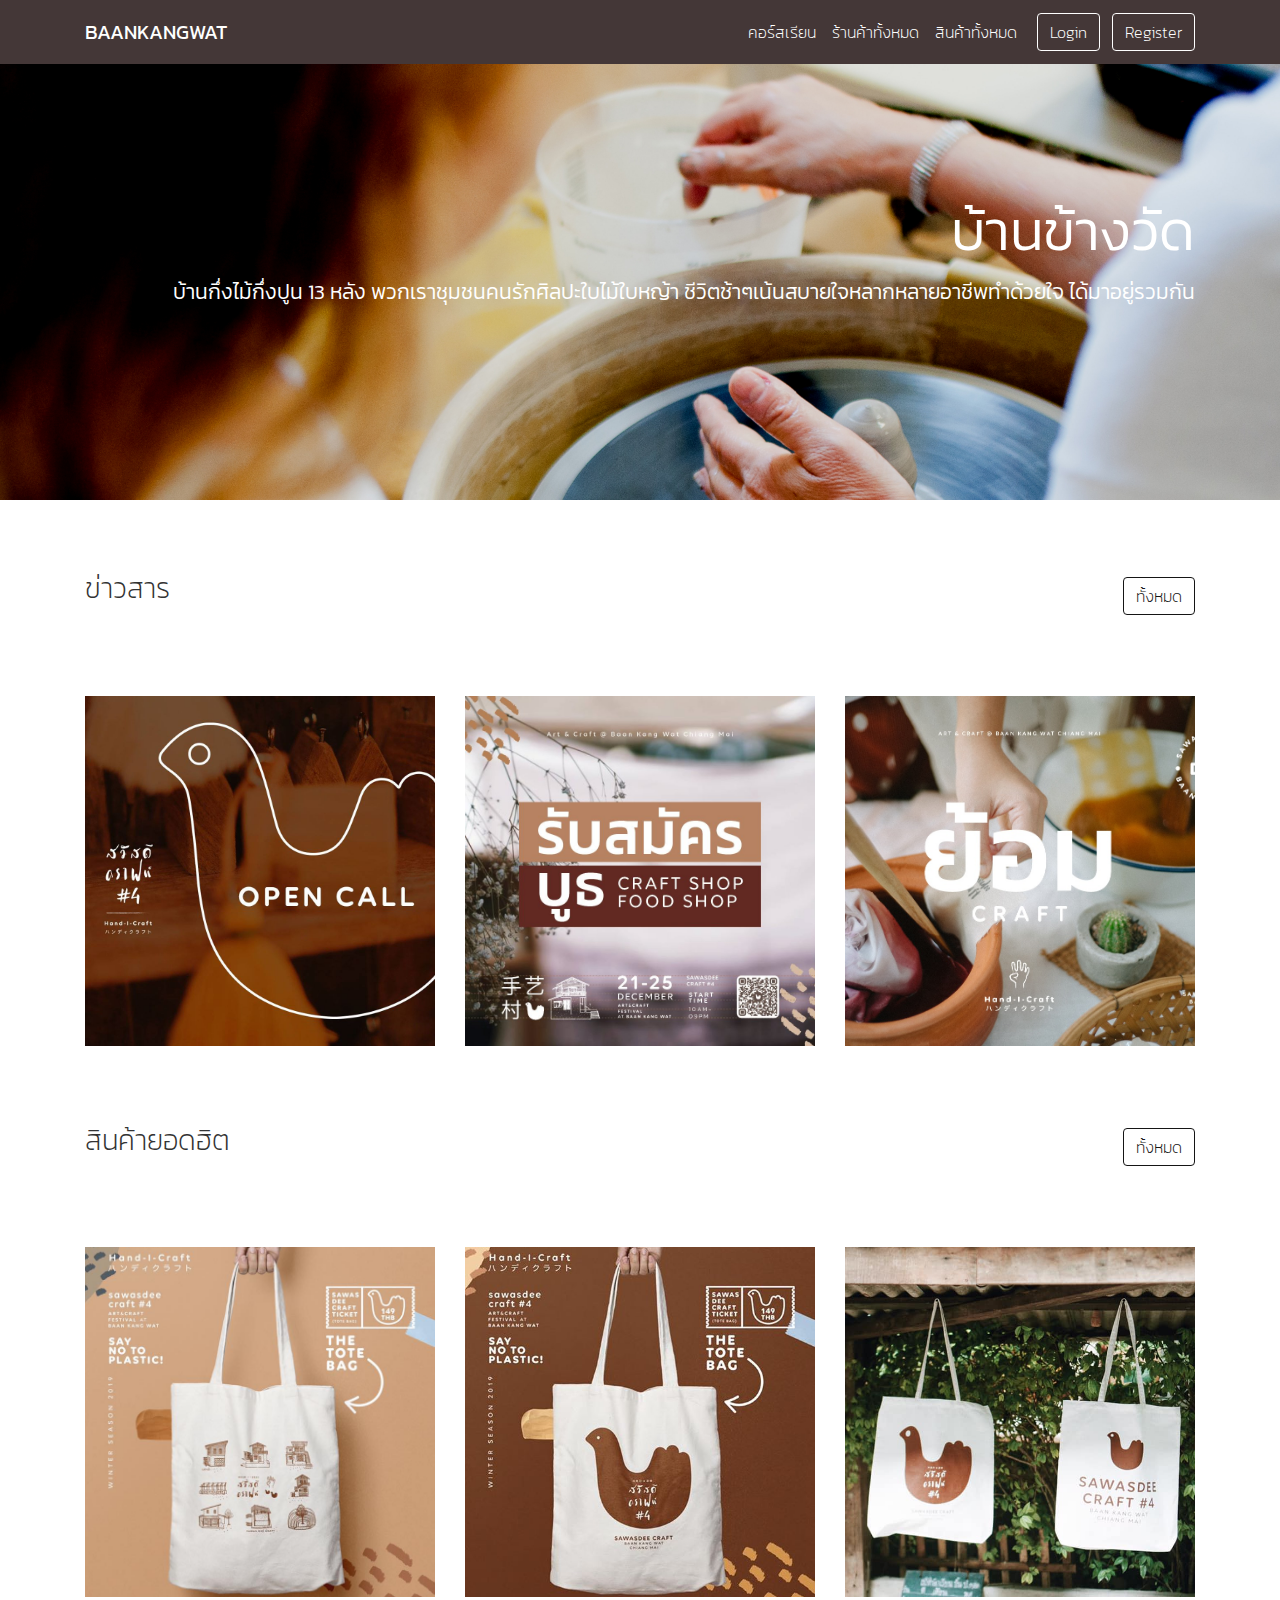
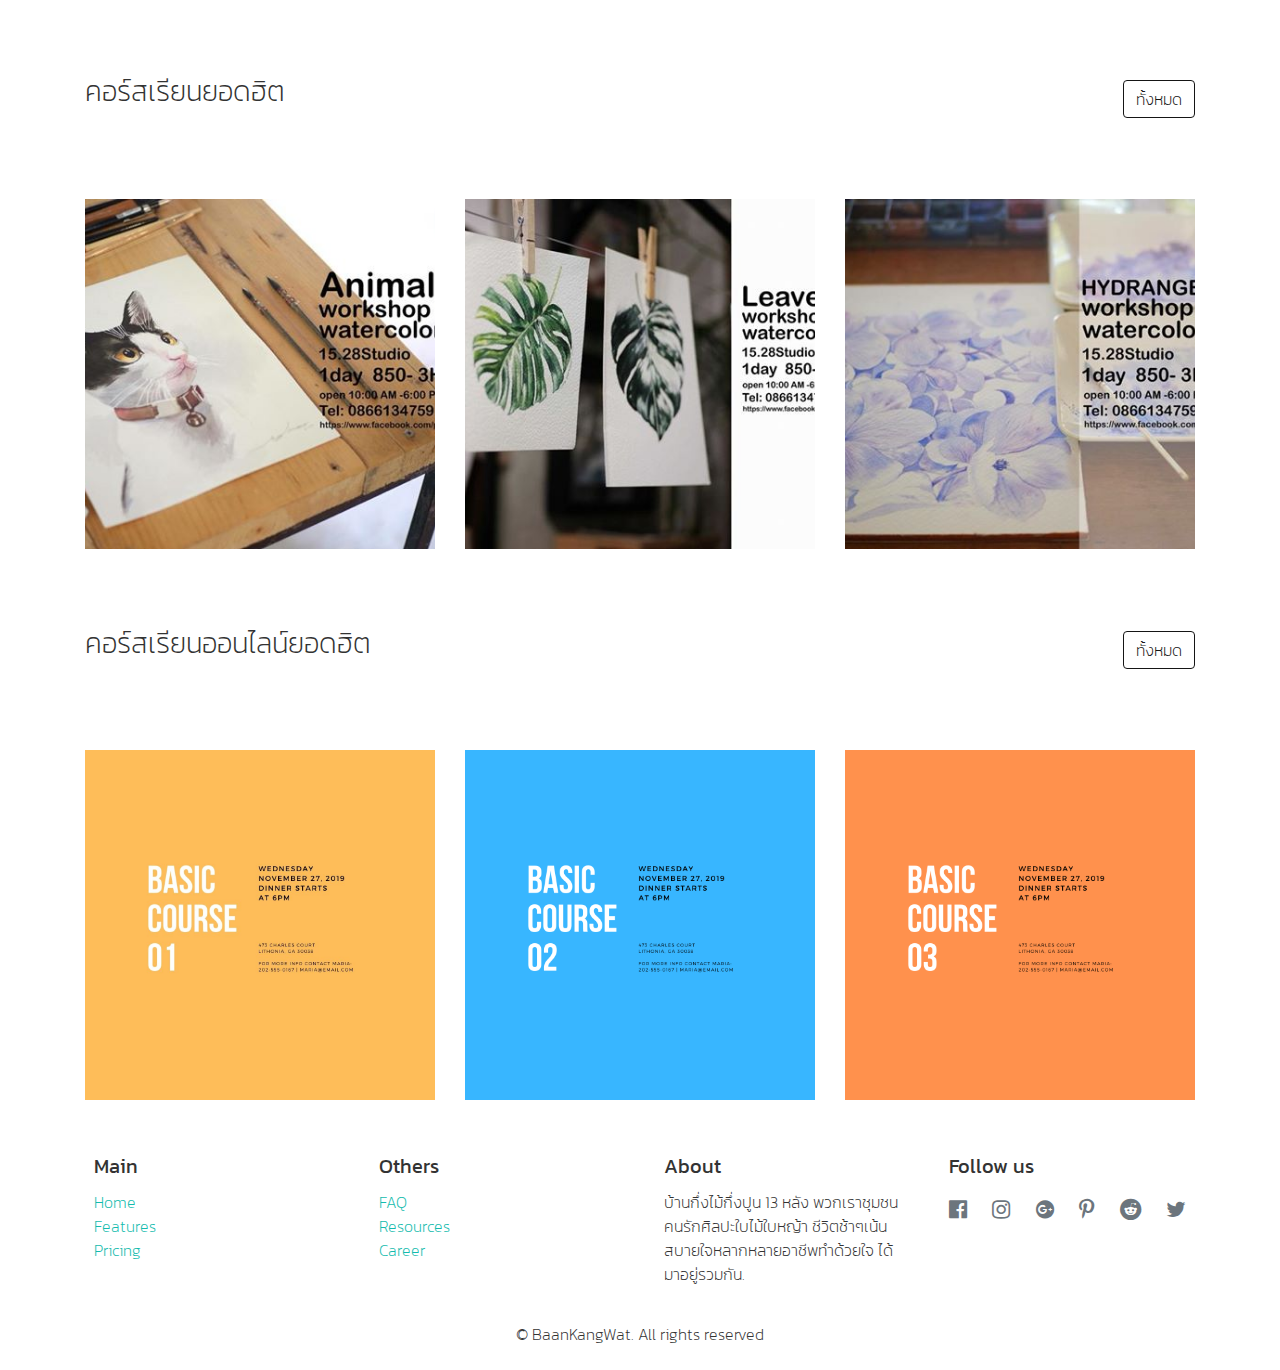
==== commit 7b9cbae6: "Add files via upload" ====
--- a/index.html
+++ b/index.html
@@ -7,47 +7,12 @@
   <link rel="stylesheet" href="https://cdnjs.cloudflare.com/ajax/libs/font-awesome/4.7.0/css/font-awesome.min.css"
     type="text/css">
   <link rel="stylesheet" href="theme.css" type="text/css">
+  <link rel="stylesheet" href="styleIndex.css" type="text/css">
   <link href="https://fonts.googleapis.com/css?family=Kanit&display=swap" rel="stylesheet">
   <link href="https://stackpath.bootstrapcdn.com/font-awesome/4.7.0/css/font-awesome.min.css" rel="stylesheet"
     integrity="sha384-wvfXpqpZZVQGK6TAh5PVlGOfQNHSoD2xbE+QkPxCAFlNEevoEH3Sl0sibVcOQVnN" crossorigin="anonymous">
 
 </head>
-<style>
-  * {
-    font-family: 'Kanit', sans-serif;
-  }
-
-  h3 {
-    font-family: 'Kanit', sans-serif, fontawesome;
-  }
-
-  .navbar {
-    background-color: #443737;
-  }
-
-  .bigbanner {
-    background-image: url("images/01.jpg");
-    background-size: cover;
-    background-repeat: no-repeat;
-    height: 500px;
-  }
-
-  .jumbotron h1 {
-    margin-top: 133px;
-  }
-
-  .readall {
-    float: right;
-    margin-top: -41px;
-  }
-
-  .img-fluid {
-    object-fit: cover;
-    width: 100%;
-    height: 350px;
-  }
-</style>
-
 <body>
   <nav class="navbar navbar-expand-lg navbar-light fixed-top ">
     <div class="container"> <a class="navbar-brand text-primary" href="#">
@@ -61,8 +26,8 @@
           <li class="nav-item"> <a class="nav-link text-white" href="#">คอร์สเรียน</a> </li>
           <li class="nav-item"> <a class="nav-link text-white" href="#">ร้านค้าทั้งหมด</a> </li>
           <li class="nav-item"> <a class="nav-link text-white" href="#">สินค้าทั้งหมด</a> </li>
-        </ul> <a class="btn btn-outline-primary navbar-btn ml-md-2 border-white text-white">Login</a><a
-          class="btn btn-outline-primary navbar-btn ml-md-2 border-white text-white">Register</a>
+        </ul> <a class="btn btn-outline-primary navbar-btn ml-md-2 border-white text-white" href="login.html">Login</a><a
+          class="btn btn-outline-primary navbar-btn ml-md-2 border-white text-white" href="register.html">Register</a>
       </div>
     </div>
   </nav>
@@ -78,7 +43,7 @@
       <div class="row">
         <div class="col-md-12">
           <h3 class="">ข่าวสาร</h3>
-          <button type="button" class="btn btn-outline-dark readall">ทั้งหมด</button>
+          <button type="button" class="btn btn-outline-dark readall" onclick="document.location.href = 'news.html';">ทั้งหมด</button>
         </div>
       </div>
     </div>
--- a/styleIndex.css
+++ b/styleIndex.css
@@ -0,0 +1,41 @@
+* {
+  font-family: 'Kanit', sans-serif;
+}
+
+h1 {
+  font-family: 'Kanit';
+}
+
+h2 {
+  font-family: 'Kanit';
+}
+
+h3 {
+  font-family: 'Kanit', sans-serif, fontawesome;
+}
+
+.navbar {
+  background-color: #443737;
+}
+
+.bigbanner {
+  background-image: url("images/01.jpg");
+  background-size: cover;
+  background-repeat: no-repeat;
+  height: 500px;
+}
+
+.jumbotron h1 {
+  margin-top: 133px;
+}
+
+.readall {
+  float: right;
+  margin-top: -41px;
+}
+
+.img-fluid {
+  object-fit: cover;
+  width: 100%;
+  height: 350px;
+}